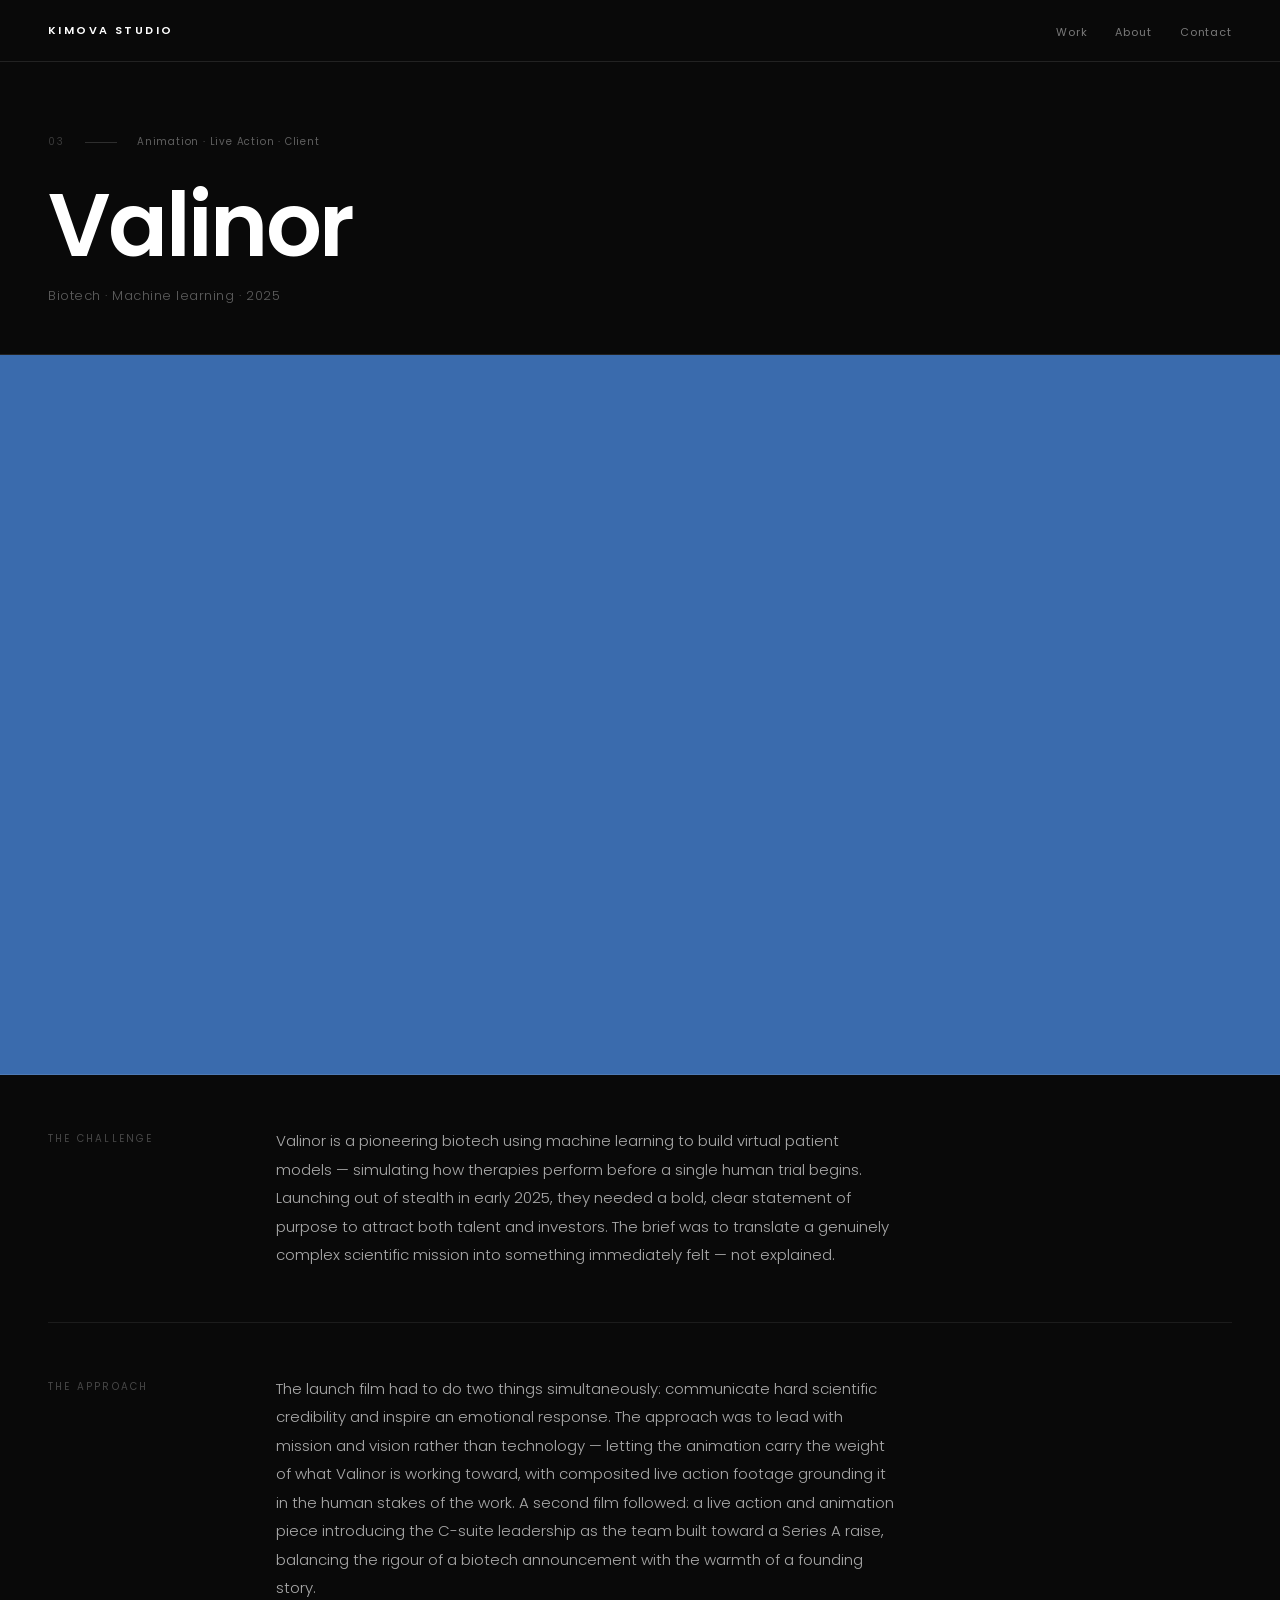
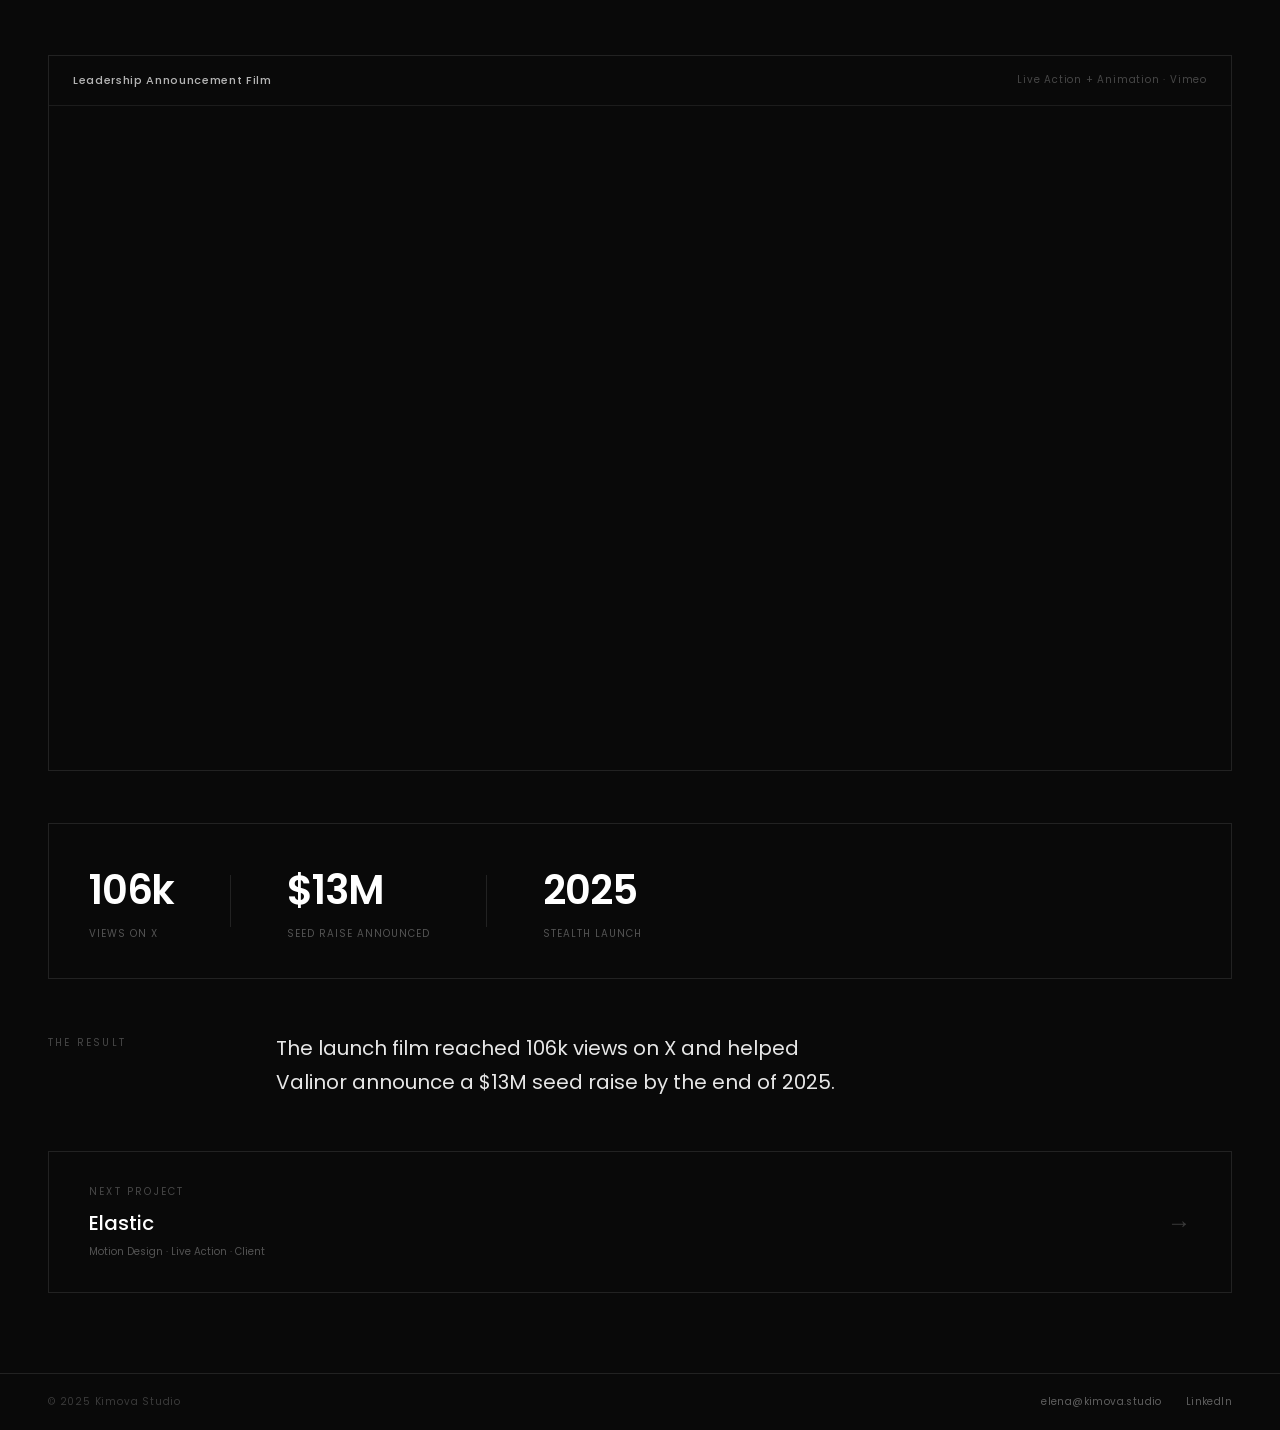
==== case-studies/valinor.html @ 279e7a44 "Initial build" ====
<!DOCTYPE html>
<html lang="en">
<head>
  <meta charset="UTF-8">
  <meta name="viewport" content="width=device-width, initial-scale=1.0">
  <title>Valinor — Kimova Studio</title>
  <meta name="description" content="Kimova Studio — Motion design for SaaS products.">
  <meta property="og:title" content="Kimova Studio">
  <meta property="og:description" content="SaaS communication that moves, converts, and stays remembered.">
  <meta property="og:image" content="../assets/images/og/og-image.jpg">
  <link rel="icon" href="../favicon.ico">
  <link rel="preconnect" href="https://fonts.googleapis.com">
  <link href="https://fonts.googleapis.com/css2?family=Poppins:wght@300;400;500;600&display=swap" rel="stylesheet">
  <link rel="stylesheet" href="../css/style.css">
</head>
<body>

  <nav>
    <a class="logo" href="../index.html">Kimova Studio</a>
    <ul class="nav-links">
      <li><a href="../index.html#work">Work</a></li>
      <li><a href="../index.html#about">About</a></li>
      <li><a href="../index.html#contact">Contact</a></li>
    </ul>
  </nav>

  <div class="cs-hero">
    <div class="cs-hero-meta">
      <span class="cs-num">03</span>
      <div class="cs-meta-rule"></div>
      <span class="cs-tags">Animation · Live Action · Client</span>
    </div>
    <h1>Valinor</h1>
    <div class="cs-sub">Biotech · Machine learning · 2025</div>
  </div>

  <!-- Private Vimeo — hash token ?h=dd25f9676c preserved in both srcs -->
  <div class="cs-video-wrap" style="background: #3A6BAD;">
    <iframe
      src="https://player.vimeo.com/video/1167172104?h=dd25f9676c&background=1&title=0&byline=0&portrait=0"
      data-sound-src="https://player.vimeo.com/video/1167172104?h=dd25f9676c&autoplay=1&title=0&byline=0&portrait=0"
      frameborder="0" allow="autoplay; fullscreen; picture-in-picture" allowfullscreen></iframe>
    <div class="video-overlay">
      <div class="video-overlay-play"><div class="video-overlay-tri"></div></div>
      <span class="video-overlay-label">Watch with sound</span>
    </div>
  </div>

  <div class="cs-content">

    <div class="cs-section">
      <span class="cs-section-label">The Challenge</span>
      <p class="cs-section-text">Valinor is a pioneering biotech using machine learning to build virtual patient models — simulating how therapies perform before a single human trial begins. Launching out of stealth in early 2025, they needed a bold, clear statement of purpose to attract both talent and investors. The brief was to translate a genuinely complex scientific mission into something immediately felt — not explained.</p>
    </div>

    <div class="cs-section" style="border-bottom: none;">
      <span class="cs-section-label">The Approach</span>
      <p class="cs-section-text">The launch film had to do two things simultaneously: communicate hard scientific credibility and inspire an emotional response. The approach was to lead with mission and vision rather than technology — letting the animation carry the weight of what Valinor is working toward, with composited live action footage grounding it in the human stakes of the work. A second film followed: a live action and animation piece introducing the C-suite leadership as the team built toward a Series A raise, balancing the rigour of a biotech announcement with the warmth of a founding story.</p>
    </div>

  </div>

  <!-- ======================================================
       SECOND VIDEO — Leadership Announcement Film
  ====================================================== -->
  <div class="valinor-second-video">
    <div class="valinor-second-header">
      <span class="valinor-second-title">Leadership Announcement Film</span>
      <span class="valinor-second-meta">Live Action + Animation · Vimeo</span>
    </div>
    <div class="valinor-second-wrap">
      <iframe
        src="https://player.vimeo.com/video/1161782443?background=1&title=0&byline=0&portrait=0"
        data-sound-src="https://player.vimeo.com/video/1161782443?autoplay=1&title=0&byline=0&portrait=0"
        frameborder="0" allow="autoplay; fullscreen; picture-in-picture" allowfullscreen></iframe>
      <div class="video-overlay">
        <div class="video-overlay-play"><div class="video-overlay-tri"></div></div>
        <span class="video-overlay-label">Watch with sound</span>
      </div>
    </div>
  </div>

  <!-- ======================================================
       STATS
  ====================================================== -->
  <div class="valinor-stats">
    <div class="stat-item">
      <span class="stat-num">106k</span>
      <span class="stat-label">Views on X</span>
    </div>
    <div class="stat-divider"></div>
    <div class="stat-item">
      <span class="stat-num">$13M</span>
      <span class="stat-label">Seed raise announced</span>
    </div>
    <div class="stat-divider"></div>
    <div class="stat-item">
      <span class="stat-num">2025</span>
      <span class="stat-label">Stealth launch</span>
    </div>
  </div>

  <div class="cs-result">
    <span class="cs-result-label">The Result</span>
    <p class="cs-result-text">The launch film reached 106k views on X and helped Valinor announce a $13M seed raise by the end of 2025.</p>
  </div>

  <a class="cs-next" href="./elastic.html">
    <div>
      <div class="cs-next-label">Next Project</div>
      <div class="cs-next-title">Elastic</div>
      <div class="cs-next-tags">Motion Design · Live Action · Client</div>
    </div>
    <span class="cs-next-arrow">→</span>
  </a>

  <footer>
    <span class="footer-copy">© 2025 Kimova Studio</span>
    <div class="footer-links">
      <a href="mailto:elena@kimova.studio">elena@kimova.studio</a>
      <a href="https://www.linkedin.com/in/elenaevdokimova/" target="_blank">LinkedIn</a>
    </div>
  </footer>

  <script src="../js/main.js"></script>
</body>
</html>
---- css/style.css ----
/* ============================================================
   KIMOVA STUDIO — style.css
   Shared across all pages. No inline <style> blocks anywhere.
   ============================================================ */

/* === Variables === */
:root {
  --bg: #090909;
  --surface: #111111;
  --border: rgba(255, 255, 255, 0.1);
  --border-hover: rgba(255, 255, 255, 0.25);
  --text-primary: #ffffff;
  --text-secondary: rgba(255, 255, 255, 0.65);
  --text-muted: rgba(255, 255, 255, 0.3);
  --text-faint: rgba(255, 255, 255, 0.2);
  --transition: all 0.2s ease;
}

/* === Reset === */
*, *::before, *::after {
  box-sizing: border-box;
  margin: 0;
  padding: 0;
}

body {
  font-family: 'Poppins', -apple-system, sans-serif;
  background: var(--bg);
  color: var(--text-primary);
}

/* ============================================================
   NAV — shared across all pages
   ============================================================ */

nav {
  display: flex;
  justify-content: space-between;
  align-items: center;
  padding: 18px 48px;
  border-bottom: 1px solid rgba(255, 255, 255, 0.1);
  position: sticky;
  top: 0;
  background: #090909;
  z-index: 10;
}

.logo {
  font-size: 11px;
  font-weight: 600;
  letter-spacing: 0.22em;
  text-transform: uppercase;
  text-decoration: none;
  color: #fff;
}

.nav-links {
  display: flex;
  gap: 28px;
  list-style: none;
}

.nav-links a {
  font-size: 11px;
  color: rgba(255, 255, 255, 0.45);
  text-decoration: none;
  letter-spacing: 0.08em;
  transition: color 0.2s;
}

.nav-links a:hover {
  color: #fff;
}

/* ============================================================
   SECTION HEADER PATTERN — label + rule
   ============================================================ */

.section-header {
  display: flex;
  align-items: center;
  gap: 16px;
  margin-bottom: 36px;
}

.section-label {
  font-size: 10px;
  letter-spacing: 0.25em;
  text-transform: uppercase;
  color: rgba(255, 255, 255, 0.3);
  white-space: nowrap;
}

.section-rule {
  flex: 1;
  height: 1px;
  background: rgba(255, 255, 255, 0.1);
}

/* ============================================================
   FOOTER — shared across all pages
   ============================================================ */

footer {
  margin-top: 80px;
  border-top: 1px solid rgba(255, 255, 255, 0.1);
  padding: 20px 48px;
  display: flex;
  justify-content: space-between;
  align-items: center;
}

.footer-copy {
  font-size: 10px;
  color: rgba(255, 255, 255, 0.2);
  letter-spacing: 0.08em;
}

.footer-links {
  display: flex;
  gap: 24px;
}

.footer-links a {
  font-size: 10px;
  color: rgba(255, 255, 255, 0.35);
  text-decoration: none;
  letter-spacing: 0.04em;
  transition: color 0.2s;
}

.footer-links a:hover {
  color: #fff;
}

/* ============================================================
   HOMEPAGE — HERO
   ============================================================ */

.hero {
  position: relative;
  height: 100vh;
  background: #111;
  display: flex;
  flex-direction: column;
  justify-content: flex-end;
  padding: 56px 48px;
  overflow: hidden;
}

.hero-bg {
  position: absolute;
  inset: 0;
  display: flex;
  align-items: center;
  justify-content: center;
}

.hero-bg video {
  position: absolute;
  inset: 0;
  width: 100%;
  height: 100%;
  object-fit: cover;
}

.hero-placeholder {
  display: flex;
  flex-direction: column;
  align-items: center;
  gap: 14px;
}

.hero-play {
  width: 56px;
  height: 56px;
  border: 1px solid rgba(255, 255, 255, 0.2);
  display: flex;
  align-items: center;
  justify-content: center;
}

.hero-play-tri {
  width: 0;
  height: 0;
  border-top: 9px solid transparent;
  border-bottom: 9px solid transparent;
  border-left: 16px solid rgba(255, 255, 255, 0.4);
  margin-left: 4px;
}

.reel-text {
  font-size: 9px;
  letter-spacing: 0.3em;
  text-transform: uppercase;
  color: rgba(255, 255, 255, 0.2);
}

.hero-overlay {
  position: absolute;
  inset: 0;
  background: linear-gradient(to top, rgba(9, 9, 9, 0.92) 0%, transparent 55%);
}

.hero-content {
  position: relative;
  max-width: 900px;
}

.hero h1 {
  font-size: clamp(32px, 4vw, 52px);
  font-weight: 600;
  line-height: 1.15;
  letter-spacing: -0.025em;
  max-width: 680px;
  margin-bottom: 20px;
}

.hero p {
  font-size: 15px;
  font-weight: 300;
  color: rgba(255, 255, 255, 0.5);
  line-height: 1.75;
  max-width: 520px;
}

/* ============================================================
   HOMEPAGE — WORK SECTION
   ============================================================ */

.section {
  padding: 80px 48px 0;
}

/* Card grid — dividers via gap + background trick */
.grid {
  display: grid;
  grid-template-columns: 1fr 1fr;
  gap: 1px;
  background: rgba(255, 255, 255, 0.1);
  border: 1px solid rgba(255, 255, 255, 0.1);
}

.card {
  background: #090909;
  text-decoration: none;
  color: #fff;
  display: block;
  transition: background 0.2s ease;
}

.card:hover {
  background: #111;
}

.card:hover .card-title {
  color: #fff;
}

.card:hover .thumb-inner {
  transform: scale(1.025);
}

.thumb {
  width: 100%;
  aspect-ratio: 16 / 9;
  overflow: hidden;
}

.thumb-inner {
  position: relative;
  width: 100%;
  height: 100%;
  transition: transform 0.4s ease;
  background-size: cover;
  background-position: center;
  background-repeat: no-repeat;
  display: flex;
  align-items: center;
  justify-content: center;
}

/* Hover loop video — hidden by default, fades in on card hover */
.thumb-video {
  position: absolute;
  inset: 0;
  width: 100%;
  height: 100%;
  object-fit: cover;
  opacity: 0;
  transition: opacity 0.3s ease;
  pointer-events: none;
}

.card:hover .thumb-video {
  opacity: 1;
}

.thumb-label {
  font-size: 9px;
  letter-spacing: 0.2em;
  text-transform: uppercase;
  opacity: 0.2;
}

.card-body {
  padding: 18px 22px 22px;
  border-top: 1px solid rgba(255, 255, 255, 0.08);
}

.card-num {
  font-size: 10px;
  color: rgba(255, 255, 255, 0.2);
  letter-spacing: 0.12em;
  margin-bottom: 6px;
}

.card-title {
  font-size: 15px;
  font-weight: 500;
  margin-bottom: 6px;
  color: rgba(255, 255, 255, 0.9);
  transition: color 0.2s;
}

.card-tags {
  font-size: 11px;
  color: rgba(255, 255, 255, 0.3);
  letter-spacing: 0.04em;
}

/* ============================================================
   HOMEPAGE — ABOUT SECTION
   ============================================================ */

.about {
  padding: 80px 48px 0;
}

.about-frame {
  border: 1px solid rgba(255, 255, 255, 0.1);
  overflow: hidden;
}

.about-video {
  width: 100%;
  aspect-ratio: 16 / 9;
  background: #1a1a1a;
  display: flex;
  flex-direction: column;
  align-items: center;
  justify-content: center;
  gap: 14px;
  position: relative;
  cursor: pointer;
  border-bottom: 1px solid rgba(255, 255, 255, 0.08);
}

.about-video video {
  position: absolute;
  inset: 0;
  width: 100%;
  height: 100%;
  object-fit: cover;
}

/* iframe fills the about-video area in background mode */
.about-video iframe {
  position: absolute;
  inset: 0;
  width: 100%;
  height: 100%;
  border: none;
  z-index: 0;
}

.about-video:hover .video-hover {
  opacity: 1;
}

.video-idle {
  display: flex;
  flex-direction: column;
  align-items: center;
  gap: 14px;
  position: relative;
  z-index: 1;
}

.vid-play {
  width: 44px;
  height: 44px;
  border: 1px solid rgba(255, 255, 255, 0.15);
  display: flex;
  align-items: center;
  justify-content: center;
}

.vid-tri {
  width: 0;
  height: 0;
  border-top: 7px solid transparent;
  border-bottom: 7px solid transparent;
  border-left: 13px solid rgba(255, 255, 255, 0.3);
  margin-left: 3px;
}

.vid-idle-label {
  font-size: 9px;
  letter-spacing: 0.25em;
  text-transform: uppercase;
  color: rgba(255, 255, 255, 0.15);
}

.video-hover {
  position: absolute;
  inset: 0;
  background: rgba(0, 0, 0, 0.55);
  display: flex;
  flex-direction: column;
  align-items: center;
  justify-content: center;
  gap: 12px;
  opacity: 0;
  transition: opacity 0.2s;
  z-index: 2;
}

.hover-play {
  width: 52px;
  height: 52px;
  border: 1px solid rgba(255, 255, 255, 0.5);
  display: flex;
  align-items: center;
  justify-content: center;
}

.hover-tri {
  width: 0;
  height: 0;
  border-top: 9px solid transparent;
  border-bottom: 9px solid transparent;
  border-left: 16px solid rgba(255, 255, 255, 0.8);
  margin-left: 4px;
}

.hover-label {
  font-size: 10px;
  letter-spacing: 0.15em;
  text-transform: uppercase;
  color: rgba(255, 255, 255, 0.7);
}

.about-text {
  padding: 32px 40px 36px;
  display: grid;
  grid-template-columns: 1fr 1fr;
  gap: 40px;
}

.about-col {
  display: flex;
  flex-direction: column;
  gap: 14px;
}

.about-col p {
  font-size: 14px;
  line-height: 1.9;
  color: rgba(255, 255, 255, 0.55);
  font-weight: 300;
}

.about-col:first-child p {
  color: rgba(255, 255, 255, 0.82);
}

/* ============================================================
   HOMEPAGE — CONTACT SECTION
   ============================================================ */

.contact {
  padding: 80px 48px 0;
}

.contact-inner {
  border: 1px solid rgba(255, 255, 255, 0.1);
  padding: 64px 48px;
  display: flex;
  flex-direction: column;
  align-items: flex-start;
  gap: 28px;
}

.contact-headline {
  font-size: clamp(24px, 3vw, 40px);
  font-weight: 600;
  letter-spacing: -0.02em;
  line-height: 1.2;
}

.contact-links {
  display: flex;
  gap: 20px;
  align-items: center;
}

.contact-btn {
  display: inline-flex;
  align-items: center;
  font-size: 11px;
  letter-spacing: 0.12em;
  text-transform: uppercase;
  color: #090909;
  background: #fff;
  padding: 14px 28px;
  text-decoration: none;
  font-weight: 500;
  transition: opacity 0.2s;
}

.contact-btn:hover {
  opacity: 0.85;
}

.contact-divider {
  width: 1px;
  height: 14px;
  background: rgba(255, 255, 255, 0.15);
}

.contact-linkedin {
  font-size: 11px;
  color: rgba(255, 255, 255, 0.35);
  text-decoration: none;
  letter-spacing: 0.06em;
  transition: color 0.2s;
}

.contact-linkedin:hover {
  color: #fff;
}

/* ============================================================
   LIGHTBOX
   ============================================================ */

.lightbox {
  display: none;
  position: fixed;
  inset: 0;
  z-index: 100;
  background: rgba(0, 0, 0, 0.92);
  align-items: center;
  justify-content: center;
  padding: 40px;
}

.lightbox.open {
  display: flex;
}

.lightbox-inner {
  width: 100%;
  max-width: 900px;
  position: relative;
}

.lightbox-video {
  width: 100%;
  aspect-ratio: 16 / 9;
  background: #1a1a1a;
  position: relative;
  overflow: hidden;
}

.lightbox-video iframe {
  position: absolute;
  inset: 0;
  width: 100%;
  height: 100%;
  border: none;
}

.lightbox-label {
  font-size: 11px;
  letter-spacing: 0.2em;
  text-transform: uppercase;
  color: rgba(255, 255, 255, 0.3);
}

.lightbox-close {
  position: absolute;
  top: -40px;
  right: 0;
  font-size: 11px;
  letter-spacing: 0.15em;
  text-transform: uppercase;
  color: rgba(255, 255, 255, 0.4);
  cursor: pointer;
  transition: color 0.2s;
  background: none;
  border: none;
  font-family: 'Poppins', -apple-system, sans-serif;
}

.lightbox-close:hover {
  color: #fff;
}

/* ============================================================
   CASE STUDY — SHARED
   ============================================================ */

/* Hero */
.cs-hero {
  padding: 72px 48px 48px;
  border-bottom: 1px solid rgba(255, 255, 255, 0.1);
}

.cs-hero-meta {
  display: flex;
  align-items: center;
  gap: 20px;
  margin-bottom: 32px;
}

.cs-num {
  font-size: 10px;
  color: rgba(255, 255, 255, 0.2);
  letter-spacing: 0.2em;
}

.cs-meta-rule {
  width: 32px;
  height: 1px;
  background: rgba(255, 255, 255, 0.15);
}

.cs-tags {
  font-size: 10px;
  color: rgba(255, 255, 255, 0.35);
  letter-spacing: 0.08em;
}

.cs-hero h1 {
  font-size: clamp(48px, 7vw, 88px);
  font-weight: 600;
  letter-spacing: -0.03em;
  line-height: 1.0;
  margin-bottom: 16px;
}

.cs-sub {
  font-size: 13px;
  color: rgba(255, 255, 255, 0.35);
  letter-spacing: 0.04em;
  font-weight: 300;
}

/* Video wrapper — 16/9 responsive iframe */
.cs-video-wrap {
  position: relative;
  aspect-ratio: 16 / 9;
  border-bottom: 1px solid rgba(255, 255, 255, 0.1);
  background: #111;
}

.cs-video-wrap iframe {
  position: absolute;
  inset: 0;
  width: 100%;
  height: 100%;
  border: none;
}

/* Two-column text sections */
.cs-content {
  padding: 0 48px;
}

.cs-section {
  display: grid;
  grid-template-columns: 180px 1fr;
  gap: 48px;
  padding: 52px 0;
  border-bottom: 1px solid rgba(255, 255, 255, 0.08);
  align-items: start;
}

.cs-section-label {
  font-size: 10px;
  letter-spacing: 0.22em;
  text-transform: uppercase;
  color: rgba(255, 255, 255, 0.25);
  padding-top: 4px;
}

.cs-section-text {
  font-size: 15px;
  line-height: 1.9;
  color: rgba(255, 255, 255, 0.65);
  font-weight: 300;
  max-width: 620px;
}

/* Result — standalone, own horizontal padding */
.cs-result {
  display: grid;
  grid-template-columns: 180px 1fr;
  gap: 48px;
  padding: 52px 48px;
  align-items: start;
}

.cs-result-label {
  font-size: 10px;
  letter-spacing: 0.22em;
  text-transform: uppercase;
  color: rgba(255, 255, 255, 0.25);
  padding-top: 4px;
}

.cs-result-text {
  font-size: 20px;
  line-height: 1.7;
  color: rgba(255, 255, 255, 0.9);
  font-weight: 400;
  max-width: 580px;
}

/* Next project */
.cs-next {
  margin: 0 48px;
  border: 1px solid rgba(255, 255, 255, 0.1);
  text-decoration: none;
  color: #fff;
  display: flex;
  justify-content: space-between;
  align-items: center;
  padding: 32px 40px;
  transition: background 0.2s ease;
}

.cs-next:hover {
  background: #111;
}

.cs-next:hover .cs-next-arrow {
  color: #fff;
  transform: translateX(4px);
}

.cs-next-label {
  font-size: 10px;
  letter-spacing: 0.22em;
  text-transform: uppercase;
  color: rgba(255, 255, 255, 0.25);
  margin-bottom: 8px;
}

.cs-next-title {
  font-size: 20px;
  font-weight: 500;
}

.cs-next-tags {
  font-size: 10px;
  color: rgba(255, 255, 255, 0.3);
  margin-top: 6px;
}

.cs-next-arrow {
  font-size: 24px;
  color: rgba(255, 255, 255, 0.2);
  transition: color 0.2s, transform 0.2s;
}

/* ============================================================
   VALINOR — SECOND VIDEO + STATS
   ============================================================ */

.valinor-second-video {
  margin: 0 48px;
  border: 1px solid rgba(255, 255, 255, 0.1);
}

.valinor-second-header {
  padding: 16px 24px;
  border-bottom: 1px solid rgba(255, 255, 255, 0.08);
  display: flex;
  justify-content: space-between;
  align-items: center;
}

.valinor-second-title {
  font-size: 11px;
  font-weight: 500;
  letter-spacing: 0.06em;
  color: rgba(255, 255, 255, 0.7);
}

.valinor-second-meta {
  font-size: 10px;
  color: rgba(255, 255, 255, 0.25);
  letter-spacing: 0.08em;
}

.valinor-second-wrap {
  position: relative;
  aspect-ratio: 16 / 9;
}

.valinor-second-wrap iframe {
  position: absolute;
  inset: 0;
  width: 100%;
  height: 100%;
  border: none;
}

.valinor-stats {
  margin: 52px 48px 0;
  border: 1px solid rgba(255, 255, 255, 0.1);
  padding: 36px 40px;
  display: flex;
  gap: 56px;
  align-items: center;
}

.stat-item {
  display: flex;
  flex-direction: column;
  gap: 6px;
}

.stat-num {
  font-size: 40px;
  font-weight: 600;
  letter-spacing: -0.03em;
}

.stat-label {
  font-size: 10px;
  color: rgba(255, 255, 255, 0.3);
  letter-spacing: 0.1em;
  text-transform: uppercase;
}

.stat-divider {
  width: 1px;
  height: 52px;
  background: rgba(255, 255, 255, 0.1);
}

/* ============================================================
   ELASTIC — 1 + 3 VIDEO BLOCK
   ============================================================ */

.elastic-video-block {
  border-bottom: 1px solid rgba(255, 255, 255, 0.1);
}

.elastic-main-wrap {
  position: relative;
  aspect-ratio: 16 / 9;
  background: #08132a;
  border-bottom: 1px solid rgba(255, 255, 255, 0.08);
}

.elastic-main-wrap iframe {
  position: absolute;
  inset: 0;
  width: 100%;
  height: 100%;
  border: none;
}

.elastic-main-badge {
  position: absolute;
  top: 16px;
  left: 20px;
  font-size: 9px;
  letter-spacing: 0.15em;
  text-transform: uppercase;
  color: rgba(255, 255, 255, 0.2);
  border: 1px solid rgba(255, 255, 255, 0.1);
  padding: 4px 10px;
  z-index: 1;
  pointer-events: none;
}

.elastic-main-num {
  position: absolute;
  bottom: 18px;
  left: 20px;
  font-size: 10px;
  color: rgba(255, 255, 255, 0.2);
  letter-spacing: 0.15em;
  z-index: 1;
  pointer-events: none;
}

.elastic-grid {
  display: grid;
  grid-template-columns: 1fr 1fr 1fr;
  gap: 1px;
  background: rgba(255, 255, 255, 0.08);
}

.elastic-card {
  background: #090909;
  transition: background 0.2s;
}

.elastic-card:hover {
  background: #0f0f0f;
}

.elastic-card:hover .elastic-card-play {
  border-color: rgba(255, 255, 255, 0.35);
}

.elastic-card-thumb {
  position: relative;
  aspect-ratio: 16 / 9;
  background: #08132a;
}

.elastic-card-thumb iframe {
  position: absolute;
  inset: 0;
  width: 100%;
  height: 100%;
  border: none;
}

.elastic-card-num {
  position: absolute;
  top: 10px;
  left: 12px;
  font-size: 9px;
  color: rgba(255, 255, 255, 0.18);
  letter-spacing: 0.15em;
  z-index: 1;
  pointer-events: none;
}

.elastic-card-body {
  padding: 10px 14px 12px;
  border-top: 1px solid rgba(255, 255, 255, 0.06);
}

.elastic-card-partner {
  font-size: 11px;
  font-weight: 500;
  color: rgba(255, 255, 255, 0.65);
  margin-bottom: 2px;
}

.elastic-card-type {
  font-size: 10px;
  color: rgba(255, 255, 255, 0.25);
  letter-spacing: 0.04em;
}

/* ============================================================
   FLOWO — FEATURE ANIMATIONS SECTION
   ============================================================ */

.flowo-features {
  padding: 52px 48px;
  border-bottom: 1px solid rgba(255, 255, 255, 0.08);
}

.flowo-features-header {
  display: flex;
  align-items: center;
  gap: 14px;
  margin-bottom: 12px;
}

.flowo-features-label {
  font-size: 10px;
  letter-spacing: 0.22em;
  text-transform: uppercase;
  color: rgba(255, 255, 255, 0.25);
  white-space: nowrap;
}

.flowo-features-rule {
  flex: 1;
  height: 1px;
  background: rgba(255, 255, 255, 0.08);
}

.flowo-features-desc {
  font-size: 12px;
  color: rgba(255, 255, 255, 0.3);
  font-weight: 300;
  margin-bottom: 28px;
  line-height: 1.6;
}

/* Browser mockup frame */
.product-frame {
  border: 1px solid rgba(255, 255, 255, 0.12);
  overflow: hidden;
}

.frame-bar {
  background: #f5f0e8;
  padding: 10px 16px;
  display: flex;
  align-items: center;
  gap: 10px;
  border-bottom: 1px solid rgba(55, 35, 15, 0.1);
}

.frame-dots {
  display: flex;
  gap: 6px;
}

.frame-dot {
  width: 8px;
  height: 8px;
  border-radius: 50%;
  background: rgba(55, 35, 15, 0.15);
}

.frame-url {
  flex: 1;
  background: rgba(55, 35, 15, 0.06);
  border-radius: 4px;
  padding: 4px 10px;
  font-size: 10px;
  color: rgba(55, 35, 15, 0.3);
  letter-spacing: 0.04em;
  text-align: center;
}

.frame-tabs {
  background: #fffdf8;
  display: flex;
  border-bottom: 1px solid rgba(55, 35, 15, 0.08);
  padding: 0 24px;
}

.flowo-tab {
  padding: 14px 20px;
  font-size: 12px;
  font-family: 'Poppins', -apple-system, sans-serif;
  color: rgba(55, 35, 15, 0.35);
  cursor: pointer;
  border: none;
  border-bottom: 2px solid transparent;
  background: none;
  transition: color 0.2s, border-color 0.2s;
  letter-spacing: 0.02em;
  user-select: none;
}

.flowo-tab.active {
  color: #37352f;
  border-bottom-color: #b8624a;
}

.flowo-tab:hover:not(.active) {
  color: rgba(55, 35, 15, 0.6);
}

.frame-content {
  background: #ede8df;
  aspect-ratio: 16 / 9;
  position: relative;
}

.frame-content iframe {
  position: absolute;
  inset: 0;
  width: 100%;
  height: 100%;
  border: none;
}

/* ============================================================
   RESPONSIVE — 768px and below
   ============================================================ */

@media (max-width: 768px) {
  /* Nav */
  nav {
    padding-left: 20px;
    padding-right: 20px;
  }

  /* Hero */
  .hero {
    padding: 56px 20px;
  }

  /* Work section */
  .section {
    padding-left: 20px;
    padding-right: 20px;
  }

  .grid {
    grid-template-columns: 1fr;
  }

  /* About */
  .about {
    padding-left: 20px;
    padding-right: 20px;
  }

  .about-text {
    grid-template-columns: 1fr;
    gap: 20px;
    padding: 24px 20px;
  }

  /* Contact */
  .contact {
    padding-left: 20px;
    padding-right: 20px;
  }

  .contact-inner {
    padding: 36px 24px;
  }

  /* Footer */
  footer {
    padding-left: 20px;
    padding-right: 20px;
  }

  /* Case study shared */
  .cs-hero {
    padding-left: 20px;
    padding-right: 20px;
  }

  .cs-content {
    padding: 0 20px;
  }

  .cs-section {
    grid-template-columns: 1fr;
    gap: 16px;
  }

  .cs-result {
    grid-template-columns: 1fr;
    gap: 16px;
    padding: 52px 20px;
  }

  .cs-next {
    margin: 0 20px;
  }

  /* Valinor */
  .valinor-second-video {
    margin: 0 20px;
  }

  .valinor-second-header {
    flex-direction: column;
    align-items: flex-start;
    gap: 4px;
  }

  .valinor-stats {
    margin: 52px 20px 0;
    flex-wrap: wrap;
    gap: 28px;
  }

  /* Elastic */
  .elastic-grid {
    grid-template-columns: 1fr;
  }

  /* Flowo */
  .flowo-features {
    padding-left: 20px;
    padding-right: 20px;
  }

  .frame-tabs {
    overflow-x: auto;
  }
}

/* ============================================================
   VIDEO OVERLAY — hover to reveal UI, click for sound
   Works on all Vimeo embeds using background=1 (muted autoplay)
   ============================================================ */

.video-overlay {
  position: absolute;
  inset: 0;
  z-index: 3;
  display: flex;
  flex-direction: column;
  align-items: center;
  justify-content: center;
  gap: 12px;
  cursor: pointer;
  background: rgba(0, 0, 0, 0.28);
  opacity: 0;
  pointer-events: none;
  transition: opacity 0.25s ease;
}

/* Reveal on parent hover */
.cs-video-wrap:hover .video-overlay,
.elastic-main-wrap:hover .video-overlay,
.elastic-card-thumb:hover .video-overlay,
.valinor-second-wrap:hover .video-overlay,
.frame-content:hover .video-overlay,
.about-video:hover .video-overlay {
  opacity: 1;
  pointer-events: auto;
}

/* Permanently hide after user has clicked (playing with sound) */
.video-overlay.playing {
  display: none;
}

.video-overlay-play {
  width: 52px;
  height: 52px;
  border: 1px solid rgba(255, 255, 255, 0.55);
  display: flex;
  align-items: center;
  justify-content: center;
}

.elastic-card-thumb .video-overlay-play {
  width: 36px;
  height: 36px;
}

.video-overlay-tri {
  width: 0;
  height: 0;
  border-top: 9px solid transparent;
  border-bottom: 9px solid transparent;
  border-left: 16px solid rgba(255, 255, 255, 0.85);
  margin-left: 4px;
}

.elastic-card-thumb .video-overlay-tri {
  border-top-width: 6px;
  border-bottom-width: 6px;
  border-left-width: 11px;
}

.video-overlay-label {
  font-size: 10px;
  letter-spacing: 0.15em;
  text-transform: uppercase;
  color: rgba(255, 255, 255, 0.75);
  white-space: nowrap;
}

/* Hide text label on small grid cards */
.elastic-card-thumb .video-overlay-label {
  display: none;
}
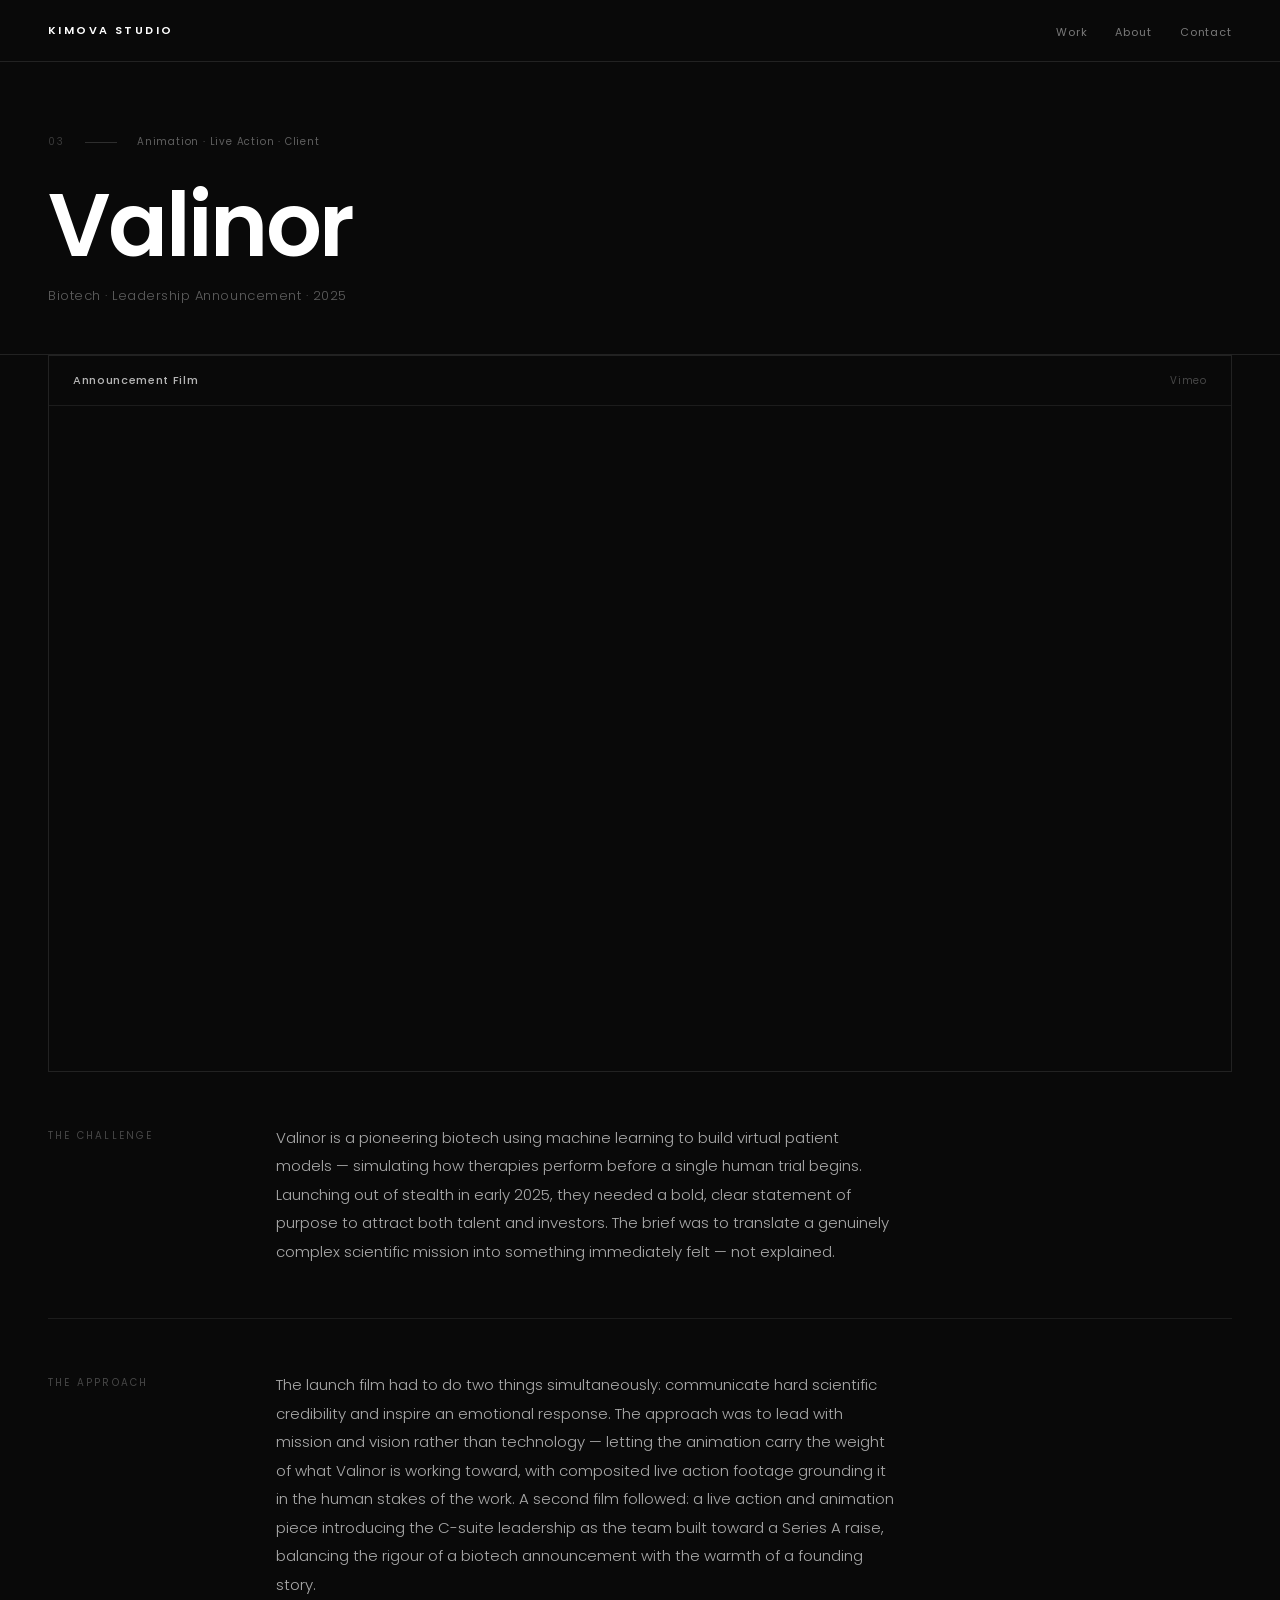
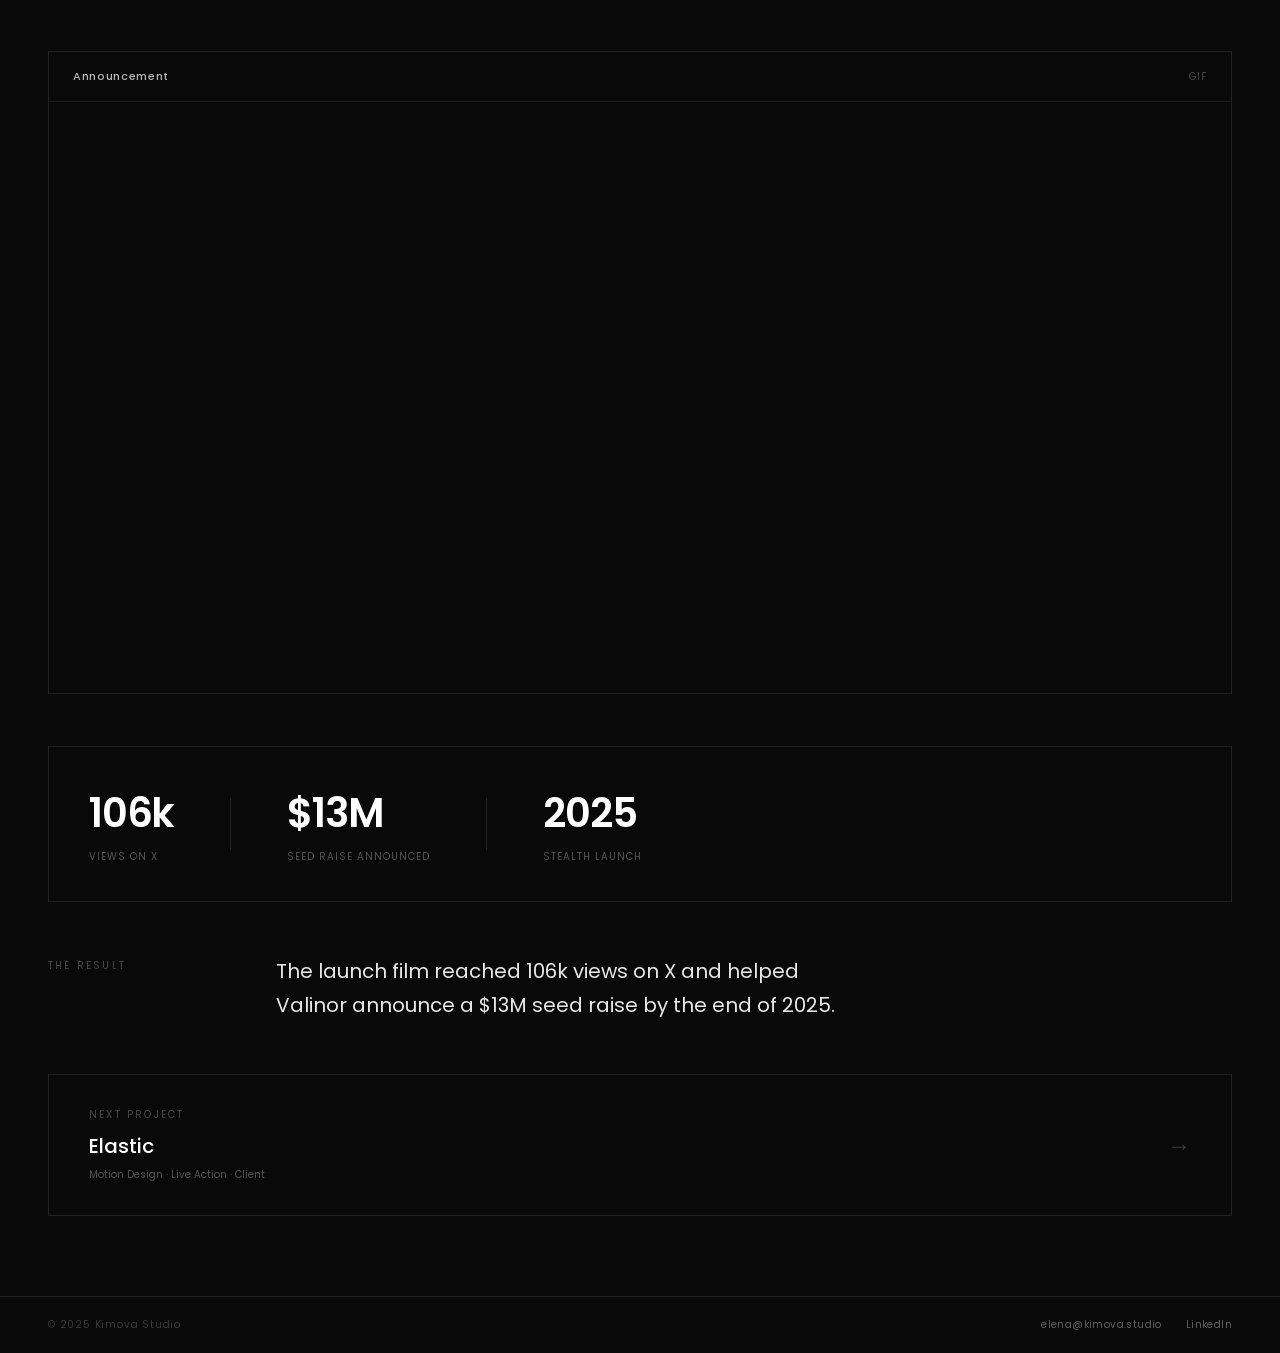
==== commit 179343f2: "Add files via upload  Update Valinor case study" ====
--- a/case-studies/valinor.html
+++ b/case-studies/valinor.html
@@ -31,18 +31,27 @@
       <span class="cs-tags">Animation · Live Action · Client</span>
     </div>
     <h1>Valinor</h1>
-    <div class="cs-sub">Biotech · Machine learning · 2025</div>
+    <div class="cs-sub">Biotech · Leadership Announcement · 2025</div>
   </div>
 
-  <!-- Private Vimeo — hash token ?h=dd25f9676c preserved in both srcs -->
-  <div class="cs-video-wrap" style="background: #3A6BAD;">
-    <iframe
-      src="https://player.vimeo.com/video/1167172104?h=dd25f9676c&background=1&title=0&byline=0&portrait=0"
-      data-sound-src="https://player.vimeo.com/video/1167172104?h=dd25f9676c&autoplay=1&title=0&byline=0&portrait=0"
-      frameborder="0" allow="autoplay; fullscreen; picture-in-picture" allowfullscreen></iframe>
-    <div class="video-overlay">
-      <div class="video-overlay-play"><div class="video-overlay-tri"></div></div>
-      <span class="video-overlay-label">Watch with sound</span>
+  <!-- ======================================================
+       HERO VIDEO — Leadership Announcement Film
+       Promoted from second position; Launch Film removed
+  ====================================================== -->
+  <div class="valinor-second-video">
+    <div class="valinor-second-header">
+      <span class="valinor-second-title">Announcement Film</span>
+      <span class="valinor-second-meta">Vimeo</span>
+    </div>
+    <div class="valinor-second-wrap">
+      <iframe
+        src="https://player.vimeo.com/video/1161782443?background=1&title=0&byline=0&portrait=0"
+        data-sound-src="https://player.vimeo.com/video/1161782443?autoplay=1&title=0&byline=0&portrait=0"
+        frameborder="0" allow="autoplay; fullscreen; picture-in-picture" allowfullscreen></iframe>
+      <div class="video-overlay">
+        <div class="video-overlay-play"><div class="video-overlay-tri"></div></div>
+        <span class="video-overlay-label">Watch with sound</span>
+      </div>
     </div>
   </div>
 
@@ -61,23 +70,16 @@
   </div>
 
   <!-- ======================================================
-       SECOND VIDEO — Leadership Announcement Film
+       GIF BLOCK — Announcement, positioned where second video was
   ====================================================== -->
   <div class="valinor-second-video">
     <div class="valinor-second-header">
-      <span class="valinor-second-title">Leadership Announcement Film</span>
-      <span class="valinor-second-meta">Live Action + Animation · Vimeo</span>
+      <span class="valinor-second-title">Announcement</span>
+      <span class="valinor-second-meta">GIF</span>
     </div>
-    <div class="valinor-second-wrap">
-      <iframe
-        src="https://player.vimeo.com/video/1161782443?background=1&title=0&byline=0&portrait=0"
-        data-sound-src="https://player.vimeo.com/video/1161782443?autoplay=1&title=0&byline=0&portrait=0"
-        frameborder="0" allow="autoplay; fullscreen; picture-in-picture" allowfullscreen></iframe>
-      <div class="video-overlay">
-        <div class="video-overlay-play"><div class="video-overlay-tri"></div></div>
-        <span class="video-overlay-label">Watch with sound</span>
-      </div>
-    </div>
+    <video autoplay muted loop playsinline style="width: 100%; display: block;">
+      <source src="../assets/images/case-studies/Valinor_AnnounceGIF_V09.mp4" type="video/mp4">
+    </video>
   </div>
 
   <!-- ======================================================
